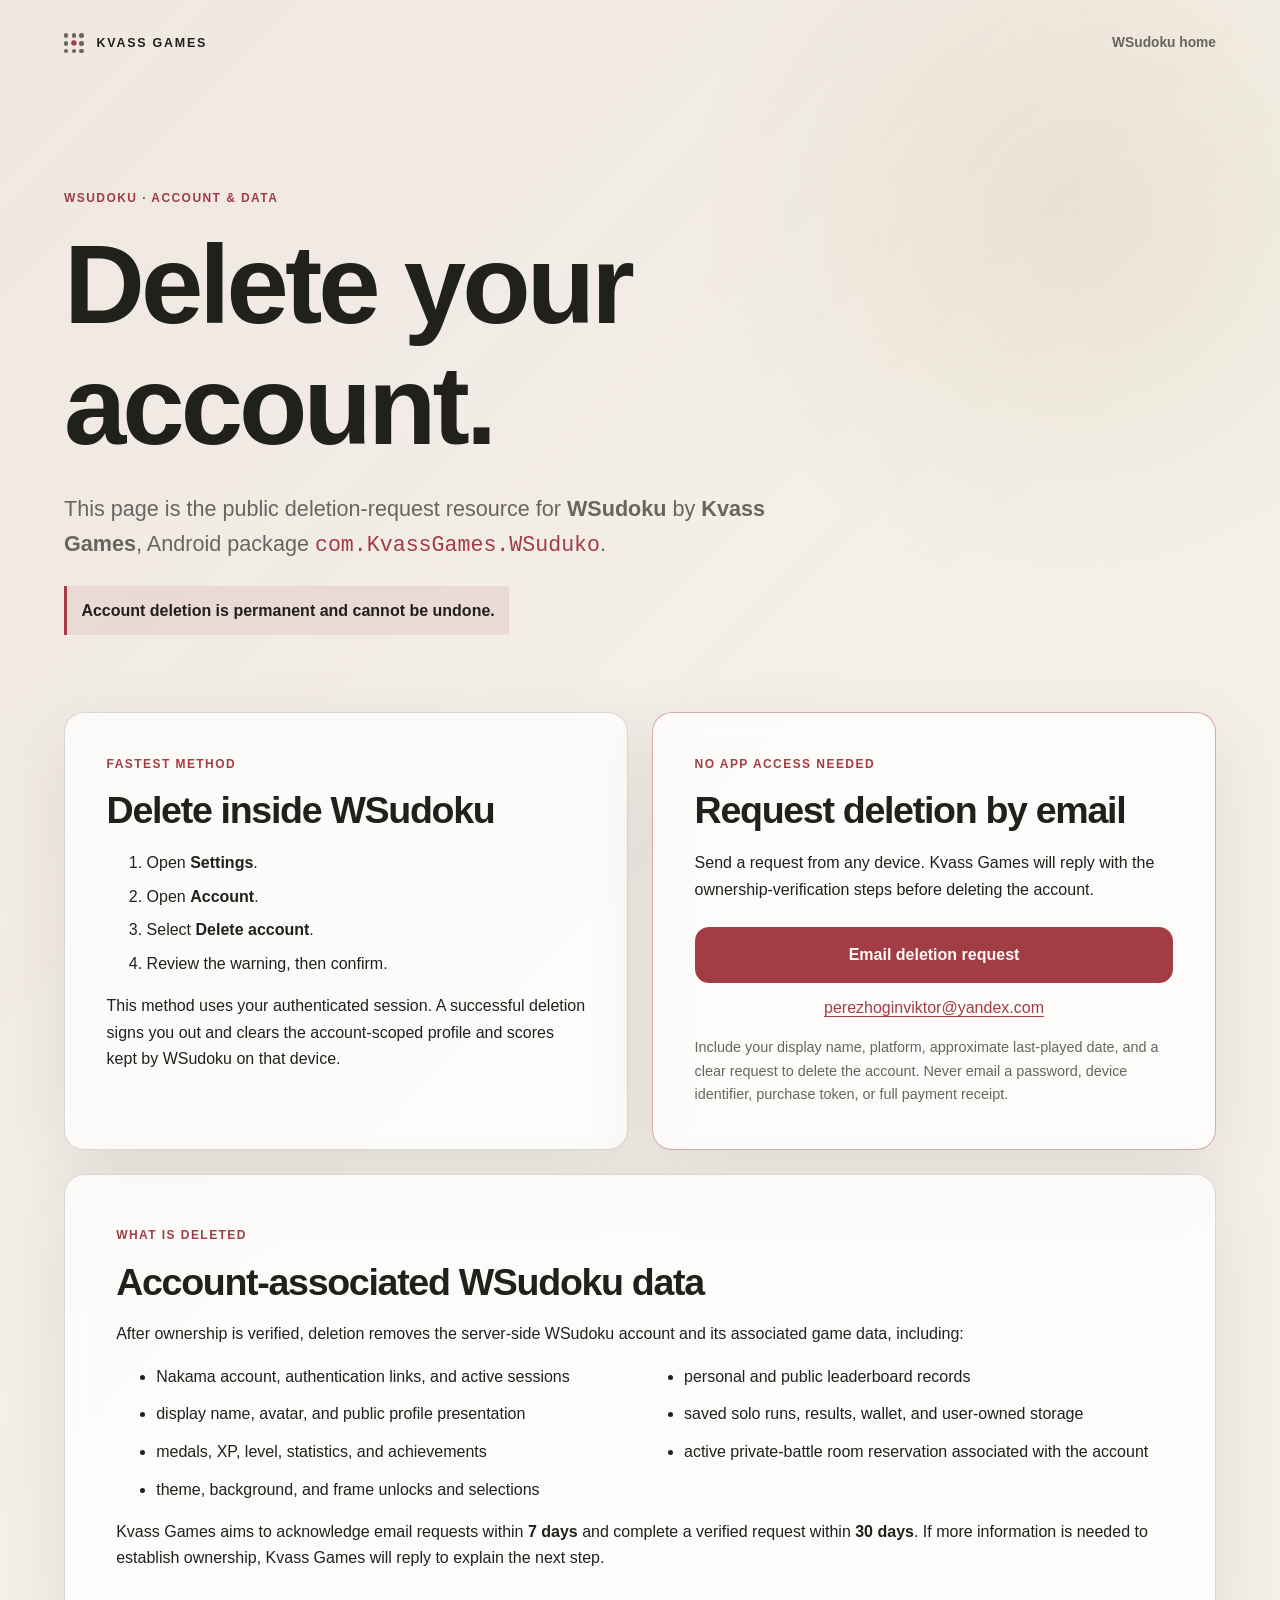
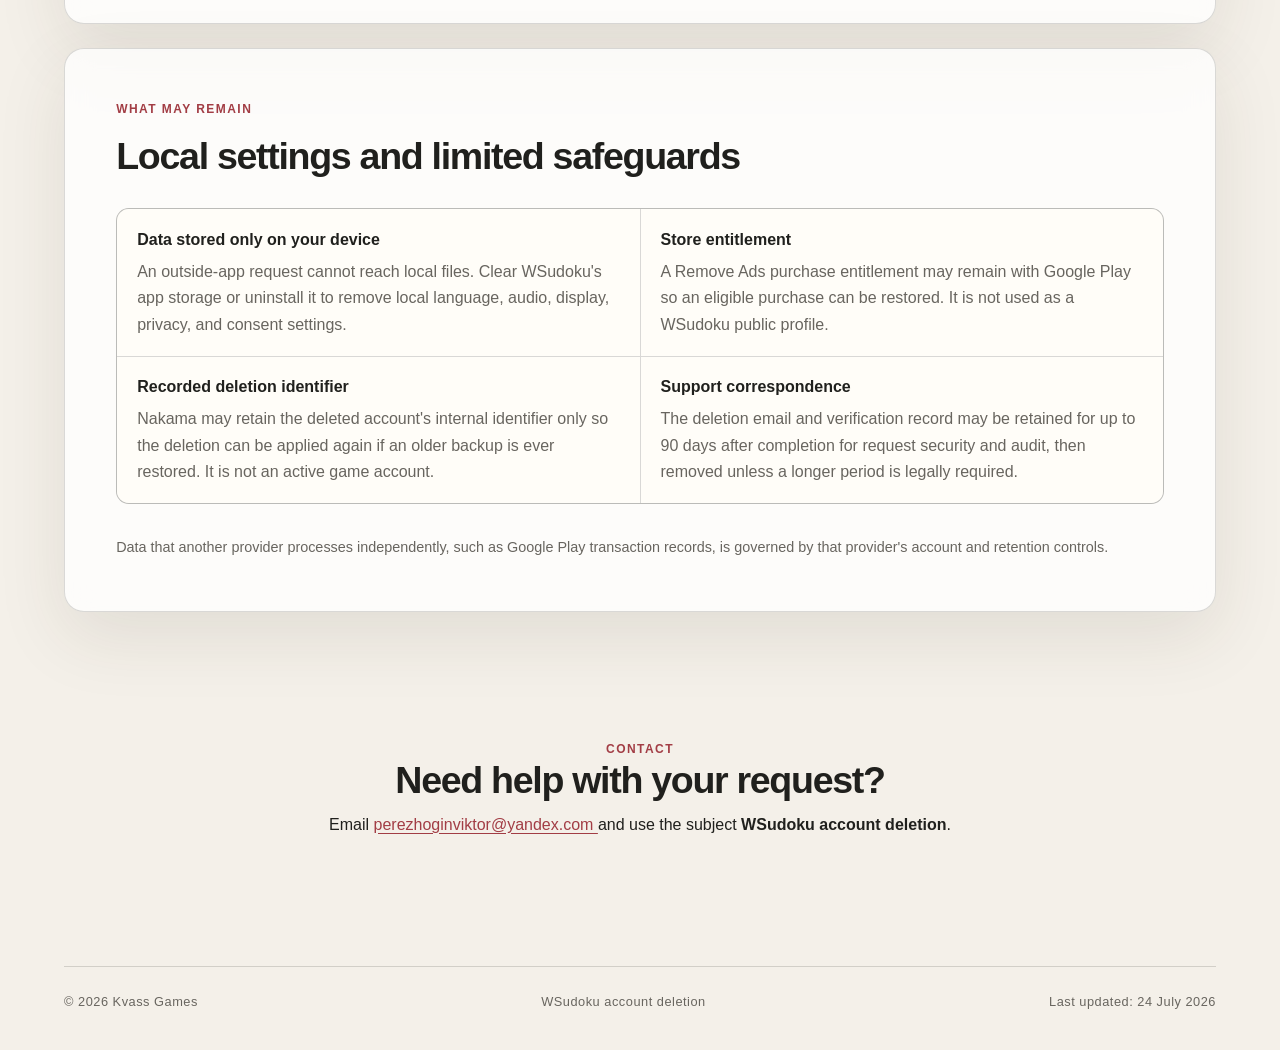
==== delete-account/index.html @ 5171d47d "Publish account deletion page" ====
<!doctype html>
<html lang="en">
  <head>
    <meta charset="utf-8">
    <meta name="viewport" content="width=device-width, initial-scale=1">
    <meta name="theme-color" content="#141112">
    <meta
      name="description"
      content="Request permanent deletion of a WSudoku account and its associated game data."
    >
    <meta name="robots" content="index,follow">
    <title>Delete your WSudoku account · Kvass Games</title>
    <link rel="icon" href="../favicon.svg" type="image/svg+xml">
    <link rel="stylesheet" href="styles.css">
  </head>
  <body>
    <a class="skip-link" href="#main">Skip to deletion instructions</a>

    <header class="site-header">
      <a class="brand" href="../" aria-label="WSudoku home">
        <span class="brand-mark" aria-hidden="true">
          <i></i><i></i><i></i>
          <i></i><i></i><i></i>
          <i></i><i></i><i></i>
        </span>
        <span>KVASS GAMES</span>
      </a>
      <a class="back-link" href="../">WSudoku home</a>
    </header>

    <main id="main">
      <section class="hero" aria-labelledby="page-title">
        <p class="eyebrow">WSUDOKU · ACCOUNT &amp; DATA</p>
        <h1 id="page-title">Delete your account.</h1>
        <p class="lede">
          This page is the public deletion-request resource for
          <strong>WSudoku</strong> by <strong>Kvass Games</strong>, Android
          package <code>com.KvassGames.WSuduko</code>.
        </p>
        <p class="warning">
          Account deletion is permanent and cannot be undone.
        </p>
      </section>

      <div class="method-grid">
        <section class="card" aria-labelledby="in-app-title">
          <p class="step">FASTEST METHOD</p>
          <h2 id="in-app-title">Delete inside WSudoku</h2>
          <ol>
            <li>Open <strong>Settings</strong>.</li>
            <li>Open <strong>Account</strong>.</li>
            <li>Select <strong>Delete account</strong>.</li>
            <li>Review the warning, then confirm.</li>
          </ol>
          <p>
            This method uses your authenticated session. A successful deletion
            signs you out and clears the account-scoped profile and scores kept
            by WSudoku on that device.
          </p>
        </section>

        <section class="card card-accent" aria-labelledby="email-title">
          <p class="step">NO APP ACCESS NEEDED</p>
          <h2 id="email-title">Request deletion by email</h2>
          <p>
            Send a request from any device. Kvass Games will reply with the
            ownership-verification steps before deleting the account.
          </p>
          <a
            class="email-button"
            href="mailto:perezhoginviktor@yandex.com?subject=WSudoku%20account%20deletion%20request&amp;body=Hello%20Kvass%20Games%2C%0D%0A%0D%0AI%20request%20permanent%20deletion%20of%20my%20WSudoku%20account%20and%20associated%20data.%0D%0A%0D%0ADisplay%20name%3A%20%0D%0APlatform%3A%20Android%20%2F%20Linux%20%2F%20Windows%0D%0AApproximate%20date%20last%20played%3A%20%0D%0A%0D%0AI%20understand%20that%20deletion%20cannot%20be%20undone."
          >
            Email deletion request
          </a>
          <a class="email-address" href="mailto:perezhoginviktor@yandex.com">
            perezhoginviktor@yandex.com
          </a>
          <p class="small">
            Include your display name, platform, approximate last-played date,
            and a clear request to delete the account. Never email a password,
            device identifier, purchase token, or full payment receipt.
          </p>
        </section>
      </div>

      <section class="wide-card" aria-labelledby="deleted-title">
        <p class="step">WHAT IS DELETED</p>
        <h2 id="deleted-title">Account-associated WSudoku data</h2>
        <p>
          After ownership is verified, deletion removes the server-side
          WSudoku account and its associated game data, including:
        </p>
        <ul class="columns">
          <li>Nakama account, authentication links, and active sessions</li>
          <li>display name, avatar, and public profile presentation</li>
          <li>medals, XP, level, statistics, and achievements</li>
          <li>theme, background, and frame unlocks and selections</li>
          <li>personal and public leaderboard records</li>
          <li>saved solo runs, results, wallet, and user-owned storage</li>
          <li>active private-battle room reservation associated with the account</li>
        </ul>
        <p>
          Kvass Games aims to acknowledge email requests within
          <strong>7 days</strong> and complete a verified request within
          <strong>30 days</strong>. If more information is needed to establish
          ownership, Kvass Games will reply to explain the next step.
        </p>
      </section>

      <section class="wide-card" aria-labelledby="retained-title">
        <p class="step">WHAT MAY REMAIN</p>
        <h2 id="retained-title">Local settings and limited safeguards</h2>
        <dl>
          <div>
            <dt>Data stored only on your device</dt>
            <dd>
              An outside-app request cannot reach local files. Clear WSudoku's
              app storage or uninstall it to remove local language, audio,
              display, privacy, and consent settings.
            </dd>
          </div>
          <div>
            <dt>Store entitlement</dt>
            <dd>
              A Remove Ads purchase entitlement may remain with Google Play so
              an eligible purchase can be restored. It is not used as a
              WSudoku public profile.
            </dd>
          </div>
          <div>
            <dt>Recorded deletion identifier</dt>
            <dd>
              Nakama may retain the deleted account's internal identifier only
              so the deletion can be applied again if an older backup is ever
              restored. It is not an active game account.
            </dd>
          </div>
          <div>
            <dt>Support correspondence</dt>
            <dd>
              The deletion email and verification record may be retained for
              up to 90 days after completion for request security and audit,
              then removed unless a longer period is legally required.
            </dd>
          </div>
        </dl>
        <p class="small">
          Data that another provider processes independently, such as Google
          Play transaction records, is governed by that provider's account and
          retention controls.
        </p>
      </section>

      <section class="contact" aria-labelledby="contact-title">
        <p class="step">CONTACT</p>
        <h2 id="contact-title">Need help with your request?</h2>
        <p>
          Email
          <a href="mailto:perezhoginviktor@yandex.com">
            perezhoginviktor@yandex.com
          </a>
          and use the subject <strong>WSudoku account deletion</strong>.
        </p>
      </section>
    </main>

    <footer>
      <span>© 2026 Kvass Games</span>
      <span>WSudoku account deletion</span>
      <span>Last updated: 24 July 2026</span>
    </footer>
  </body>
</html>
---- delete-account/styles.css ----
:root {
  color-scheme: light dark;
  --background: #f4f0e9;
  --surface: rgba(255, 255, 255, 0.76);
  --surface-strong: #fffdf8;
  --text: #20201d;
  --muted: #68655f;
  --line: rgba(32, 32, 29, 0.16);
  --accent: #a23d45;
  --accent-strong: #802d34;
  --accent-soft: rgba(162, 61, 69, 0.1);
  --button-text: #fff8f6;
  --shadow: 0 24px 70px rgba(61, 46, 32, 0.1);
  font-family:
    Inter, "Noto Sans", "Segoe UI", Roboto, Helvetica, Arial, sans-serif;
  font-synthesis: none;
}

* {
  box-sizing: border-box;
}

html {
  background: var(--background);
  scroll-behavior: smooth;
}

body {
  min-height: 100vh;
  margin: 0;
  color: var(--text);
  background:
    radial-gradient(circle at 84% 8%, rgba(164, 138, 60, 0.12), transparent 24rem),
    linear-gradient(135deg, rgba(162, 61, 69, 0.05), transparent 40%),
    var(--background);
  line-height: 1.65;
  text-rendering: optimizeLegibility;
  -webkit-font-smoothing: antialiased;
}

a {
  color: var(--accent);
  text-underline-offset: 0.2em;
}

a:hover {
  text-decoration-thickness: 0.14em;
}

a:focus-visible {
  border-radius: 0.25rem;
  outline: 3px solid var(--accent);
  outline-offset: 4px;
}

.skip-link {
  position: fixed;
  z-index: 10;
  top: 0.75rem;
  left: 0.75rem;
  padding: 0.65rem 0.9rem;
  transform: translateY(-180%);
  border-radius: 0.6rem;
  background: var(--text);
  color: var(--background);
  font-weight: 700;
  transition: transform 160ms ease;
}

.skip-link:focus {
  transform: translateY(0);
}

.site-header,
main,
footer {
  width: min(72rem, calc(100% - 3rem));
  margin-inline: auto;
}

.site-header {
  display: flex;
  align-items: center;
  justify-content: space-between;
  gap: 1rem;
  padding-block: 2rem;
}

.brand {
  display: inline-flex;
  align-items: center;
  gap: 0.8rem;
  color: var(--text);
  font-size: 0.78rem;
  font-weight: 750;
  letter-spacing: 0.14em;
  text-decoration: none;
}

.brand-mark {
  display: grid;
  grid-template-columns: repeat(3, 0.28rem);
  gap: 0.2rem;
}

.brand-mark i {
  width: 0.28rem;
  aspect-ratio: 1;
  border-radius: 50%;
  background: var(--muted);
}

.brand-mark i:nth-child(5) {
  background: var(--accent);
  transform: scale(1.35);
}

.back-link {
  color: var(--muted);
  font-size: 0.86rem;
  font-weight: 650;
  text-decoration: none;
}

.hero {
  max-width: 55rem;
  padding: clamp(3rem, 8vw, 7rem) 0 clamp(2.5rem, 6vw, 5rem);
}

.eyebrow,
.step {
  margin: 0 0 1rem;
  color: var(--accent);
  font-size: 0.75rem;
  font-weight: 800;
  letter-spacing: 0.12em;
}

h1,
h2 {
  margin-top: 0;
  line-height: 1.08;
  letter-spacing: -0.035em;
}

h1 {
  max-width: 13ch;
  margin-bottom: 1.5rem;
  font-size: clamp(3.2rem, 9vw, 7rem);
  font-weight: 650;
}

h2 {
  margin-bottom: 1.2rem;
  font-size: clamp(1.65rem, 4vw, 2.35rem);
  font-weight: 650;
}

.lede {
  max-width: 49rem;
  margin-bottom: 1.4rem;
  color: var(--muted);
  font-size: clamp(1.08rem, 2.5vw, 1.35rem);
}

code {
  overflow-wrap: anywhere;
  color: var(--accent);
}

.warning {
  display: inline-block;
  margin: 0;
  padding: 0.7rem 0.9rem;
  border-left: 3px solid var(--accent);
  background: var(--accent-soft);
  font-weight: 650;
}

.method-grid {
  display: grid;
  grid-template-columns: repeat(2, minmax(0, 1fr));
  gap: 1.5rem;
}

.card,
.wide-card {
  border: 1px solid var(--line);
  border-radius: 1.25rem;
  background: var(--surface);
  box-shadow: var(--shadow);
  backdrop-filter: blur(14px);
}

.card {
  padding: clamp(1.5rem, 4vw, 2.6rem);
}

.card-accent {
  border-color: color-mix(in srgb, var(--accent) 42%, transparent);
}

.wide-card {
  margin-top: 1.5rem;
  padding: clamp(1.5rem, 5vw, 3.2rem);
}

.card > :last-child,
.wide-card > :last-child {
  margin-bottom: 0;
}

li + li {
  margin-top: 0.45rem;
}

.email-button {
  display: flex;
  min-height: 3.5rem;
  align-items: center;
  justify-content: center;
  margin: 1.5rem 0 0.75rem;
  padding: 0.85rem 1rem;
  border: 1px solid var(--accent);
  border-radius: 0.85rem;
  background: var(--accent);
  color: var(--button-text);
  font-weight: 750;
  text-align: center;
  text-decoration: none;
  transition:
    transform 180ms ease,
    background-color 180ms ease;
}

.email-button:hover,
.email-button:focus-visible {
  transform: translateY(-2px);
  background: var(--accent-strong);
}

.email-address {
  display: block;
  overflow-wrap: anywhere;
  text-align: center;
}

.small {
  color: var(--muted);
  font-size: 0.9rem;
}

.columns {
  columns: 2 20rem;
  column-gap: 3rem;
}

.columns li {
  break-inside: avoid;
  margin-bottom: 0.7rem;
}

dl {
  display: grid;
  grid-template-columns: repeat(2, minmax(0, 1fr));
  gap: 1px;
  overflow: hidden;
  margin: 2rem 0;
  border: 1px solid var(--line);
  border-radius: 0.8rem;
  background: var(--line);
}

dl div {
  padding: 1.1rem 1.25rem;
  background: var(--surface-strong);
}

dt {
  font-weight: 700;
}

dd {
  margin: 0.35rem 0 0;
  color: var(--muted);
}

.contact {
  padding: clamp(4rem, 10vw, 8rem) 0;
  text-align: center;
}

.contact h2 {
  margin-bottom: 0.7rem;
}

.contact p {
  margin: 0;
}

footer {
  display: flex;
  justify-content: space-between;
  gap: 1rem;
  padding: 1.5rem 0 2.5rem;
  border-top: 1px solid var(--line);
  color: var(--muted);
  font-size: 0.8rem;
  letter-spacing: 0.04em;
}

@media (max-width: 47rem) {
  .site-header,
  main,
  footer {
    width: min(100% - 1.5rem, 40rem);
  }

  .site-header {
    padding-block: 1.25rem;
  }

  .hero {
    padding-top: 3.5rem;
  }

  .method-grid,
  dl {
    grid-template-columns: 1fr;
  }

  .card,
  .wide-card {
    border-radius: 0.9rem;
  }

  footer {
    flex-direction: column;
  }
}

@media (prefers-reduced-motion: reduce) {
  html {
    scroll-behavior: auto;
  }

  *,
  *::before,
  *::after {
    scroll-behavior: auto !important;
    transition-duration: 0.01ms !important;
  }
}

@media (prefers-color-scheme: dark) {
  :root {
    --background: #141112;
    --surface: rgba(32, 26, 28, 0.82);
    --surface-strong: #201a1c;
    --text: #f7f1ed;
    --muted: #aaa1a0;
    --line: rgba(247, 239, 235, 0.14);
    --accent: #df4d5c;
    --accent-strong: #f0616f;
    --accent-soft: rgba(223, 77, 92, 0.11);
    --button-text: #141112;
    --shadow: 0 24px 70px rgba(0, 0, 0, 0.28);
  }
}
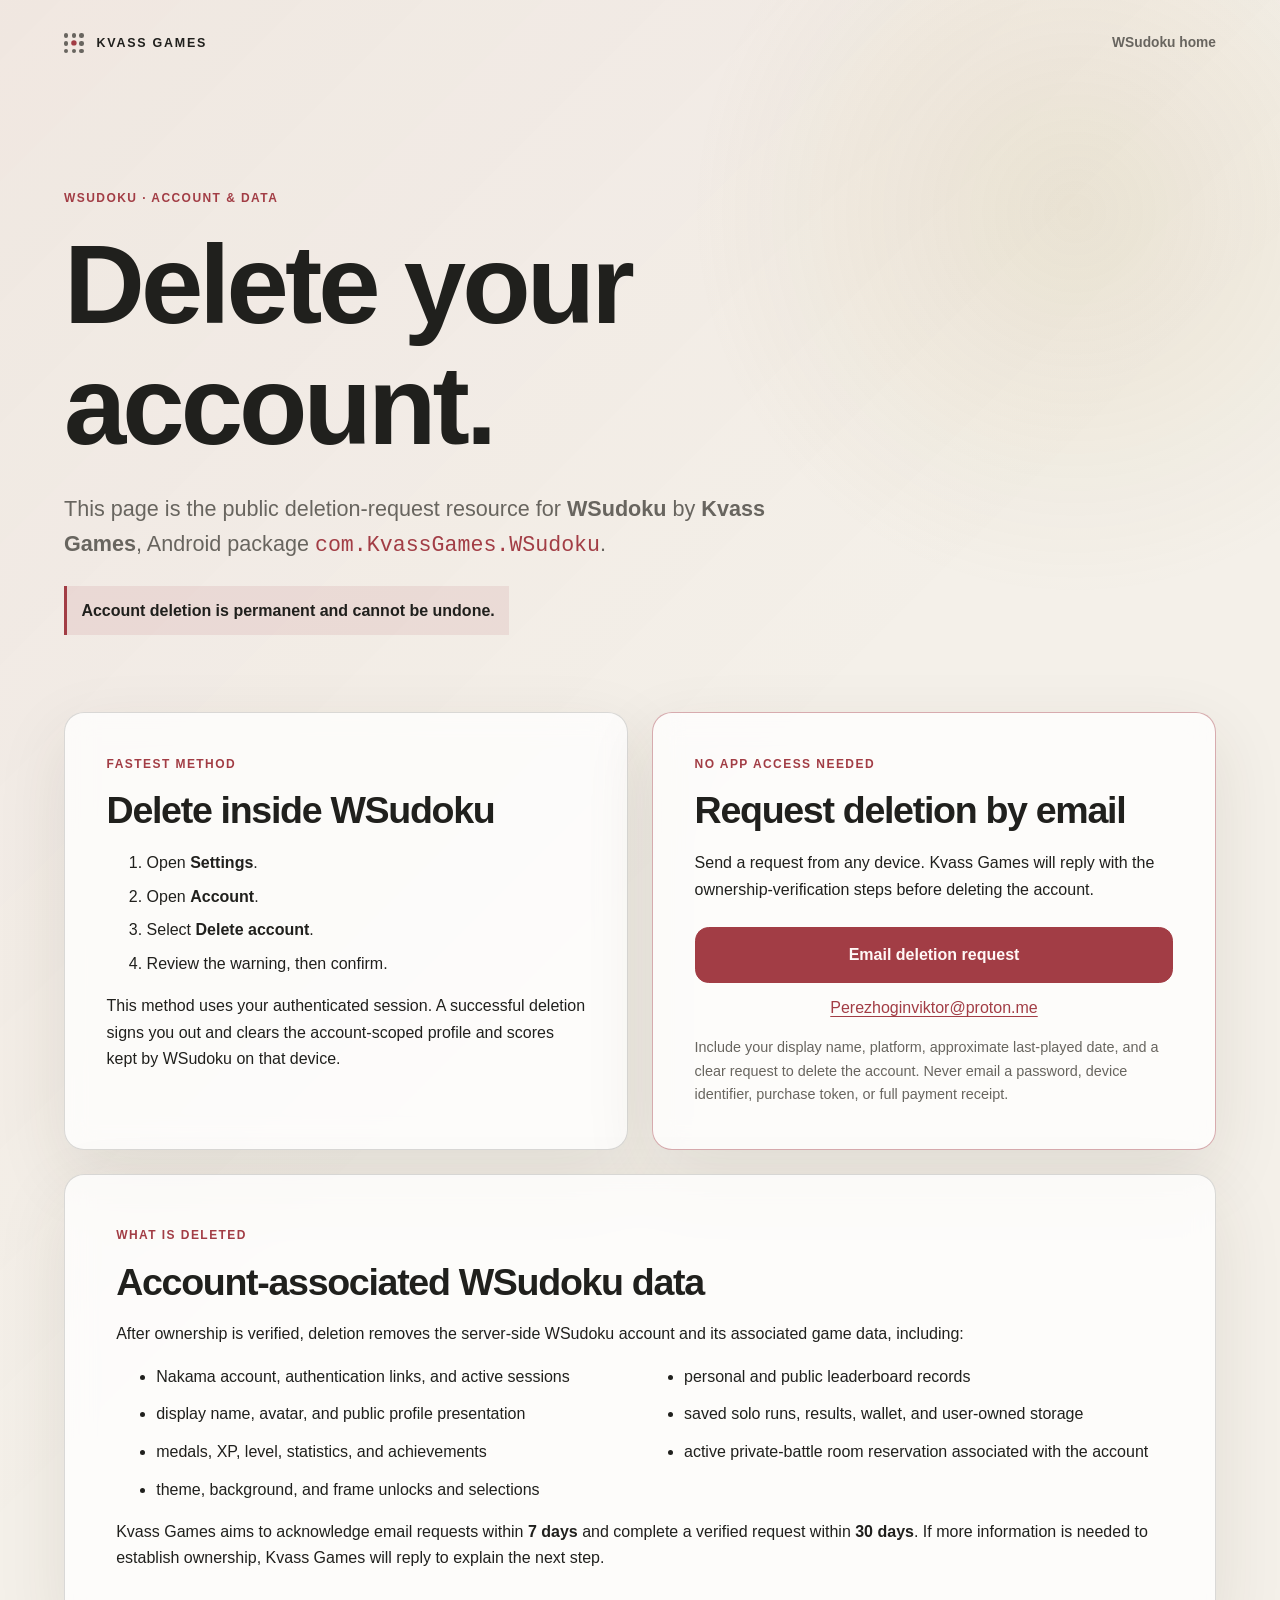
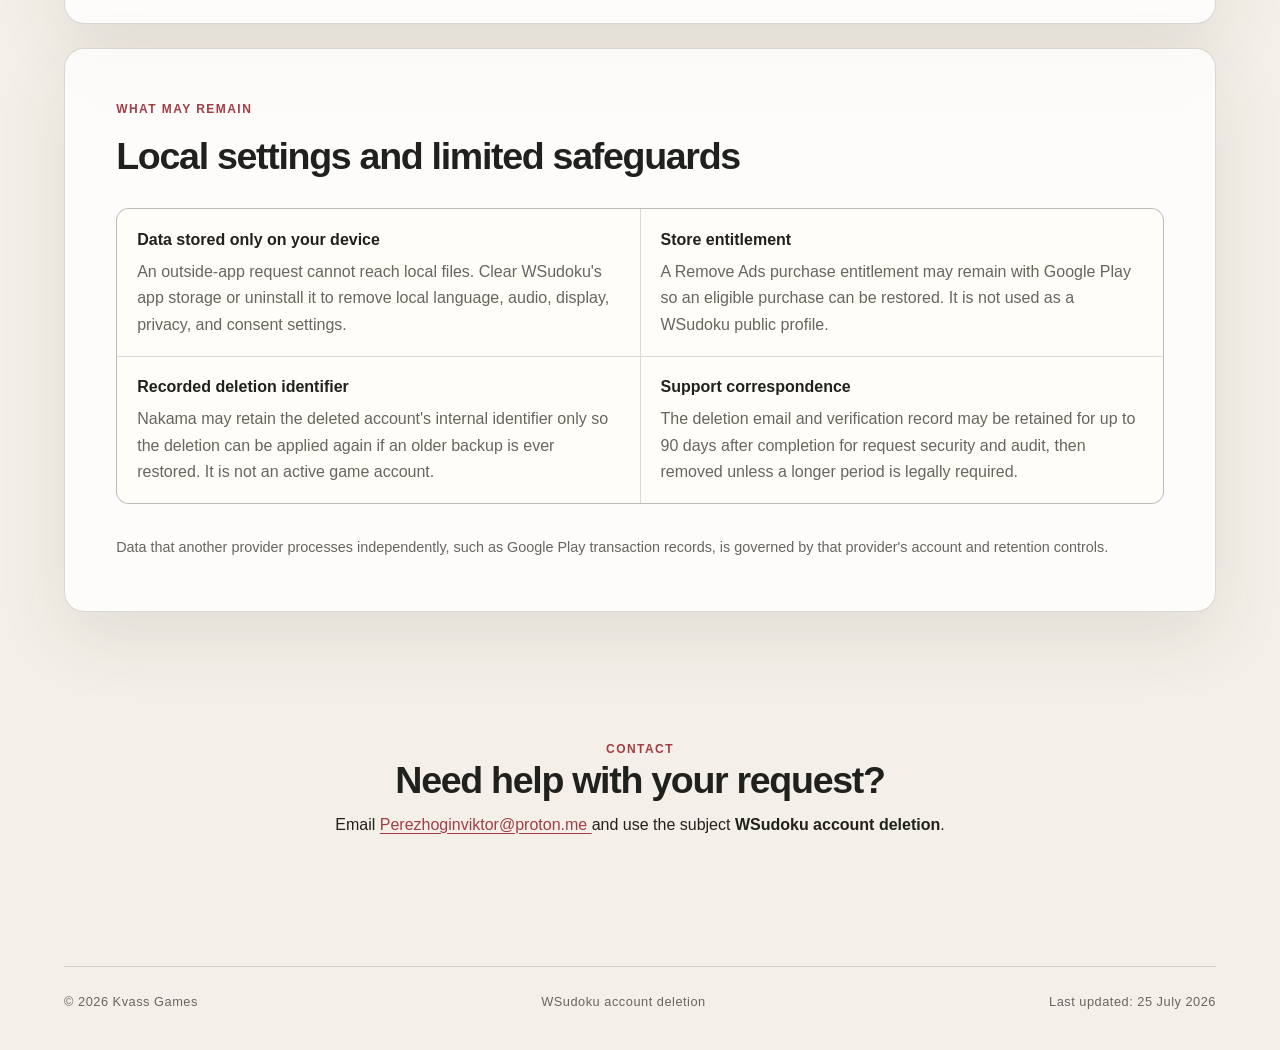
==== commit 094accb8: "Update WSudoku contact email" ====
--- a/delete-account/index.html
+++ b/delete-account/index.html
@@ -35,7 +35,7 @@
         <p class="lede">
           This page is the public deletion-request resource for
           <strong>WSudoku</strong> by <strong>Kvass Games</strong>, Android
-          package <code>com.KvassGames.WSuduko</code>.
+          package <code>com.KvassGames.WSudoku</code>.
         </p>
         <p class="warning">
           Account deletion is permanent and cannot be undone.
@@ -68,12 +68,12 @@
           </p>
           <a
             class="email-button"
-            href="mailto:perezhoginviktor@yandex.com?subject=WSudoku%20account%20deletion%20request&amp;body=Hello%20Kvass%20Games%2C%0D%0A%0D%0AI%20request%20permanent%20deletion%20of%20my%20WSudoku%20account%20and%20associated%20data.%0D%0A%0D%0ADisplay%20name%3A%20%0D%0APlatform%3A%20Android%20%2F%20Linux%20%2F%20Windows%0D%0AApproximate%20date%20last%20played%3A%20%0D%0A%0D%0AI%20understand%20that%20deletion%20cannot%20be%20undone."
+            href="mailto:Perezhoginviktor@proton.me?subject=WSudoku%20account%20deletion%20request&amp;body=Hello%20Kvass%20Games%2C%0D%0A%0D%0AI%20request%20permanent%20deletion%20of%20my%20WSudoku%20account%20and%20associated%20data.%0D%0A%0D%0ADisplay%20name%3A%20%0D%0APlatform%3A%20Android%20%2F%20Linux%20%2F%20Windows%0D%0AApproximate%20date%20last%20played%3A%20%0D%0A%0D%0AI%20understand%20that%20deletion%20cannot%20be%20undone."
           >
             Email deletion request
           </a>
-          <a class="email-address" href="mailto:perezhoginviktor@yandex.com">
-            perezhoginviktor@yandex.com
+          <a class="email-address" href="mailto:Perezhoginviktor@proton.me">
+            Perezhoginviktor@proton.me
           </a>
           <p class="small">
             Include your display name, platform, approximate last-played date,
@@ -156,8 +156,8 @@
         <h2 id="contact-title">Need help with your request?</h2>
         <p>
           Email
-          <a href="mailto:perezhoginviktor@yandex.com">
-            perezhoginviktor@yandex.com
+          <a href="mailto:Perezhoginviktor@proton.me">
+            Perezhoginviktor@proton.me
           </a>
           and use the subject <strong>WSudoku account deletion</strong>.
         </p>
@@ -167,7 +167,7 @@
     <footer>
       <span>© 2026 Kvass Games</span>
       <span>WSudoku account deletion</span>
-      <span>Last updated: 24 July 2026</span>
+      <span>Last updated: 25 July 2026</span>
     </footer>
   </body>
 </html>
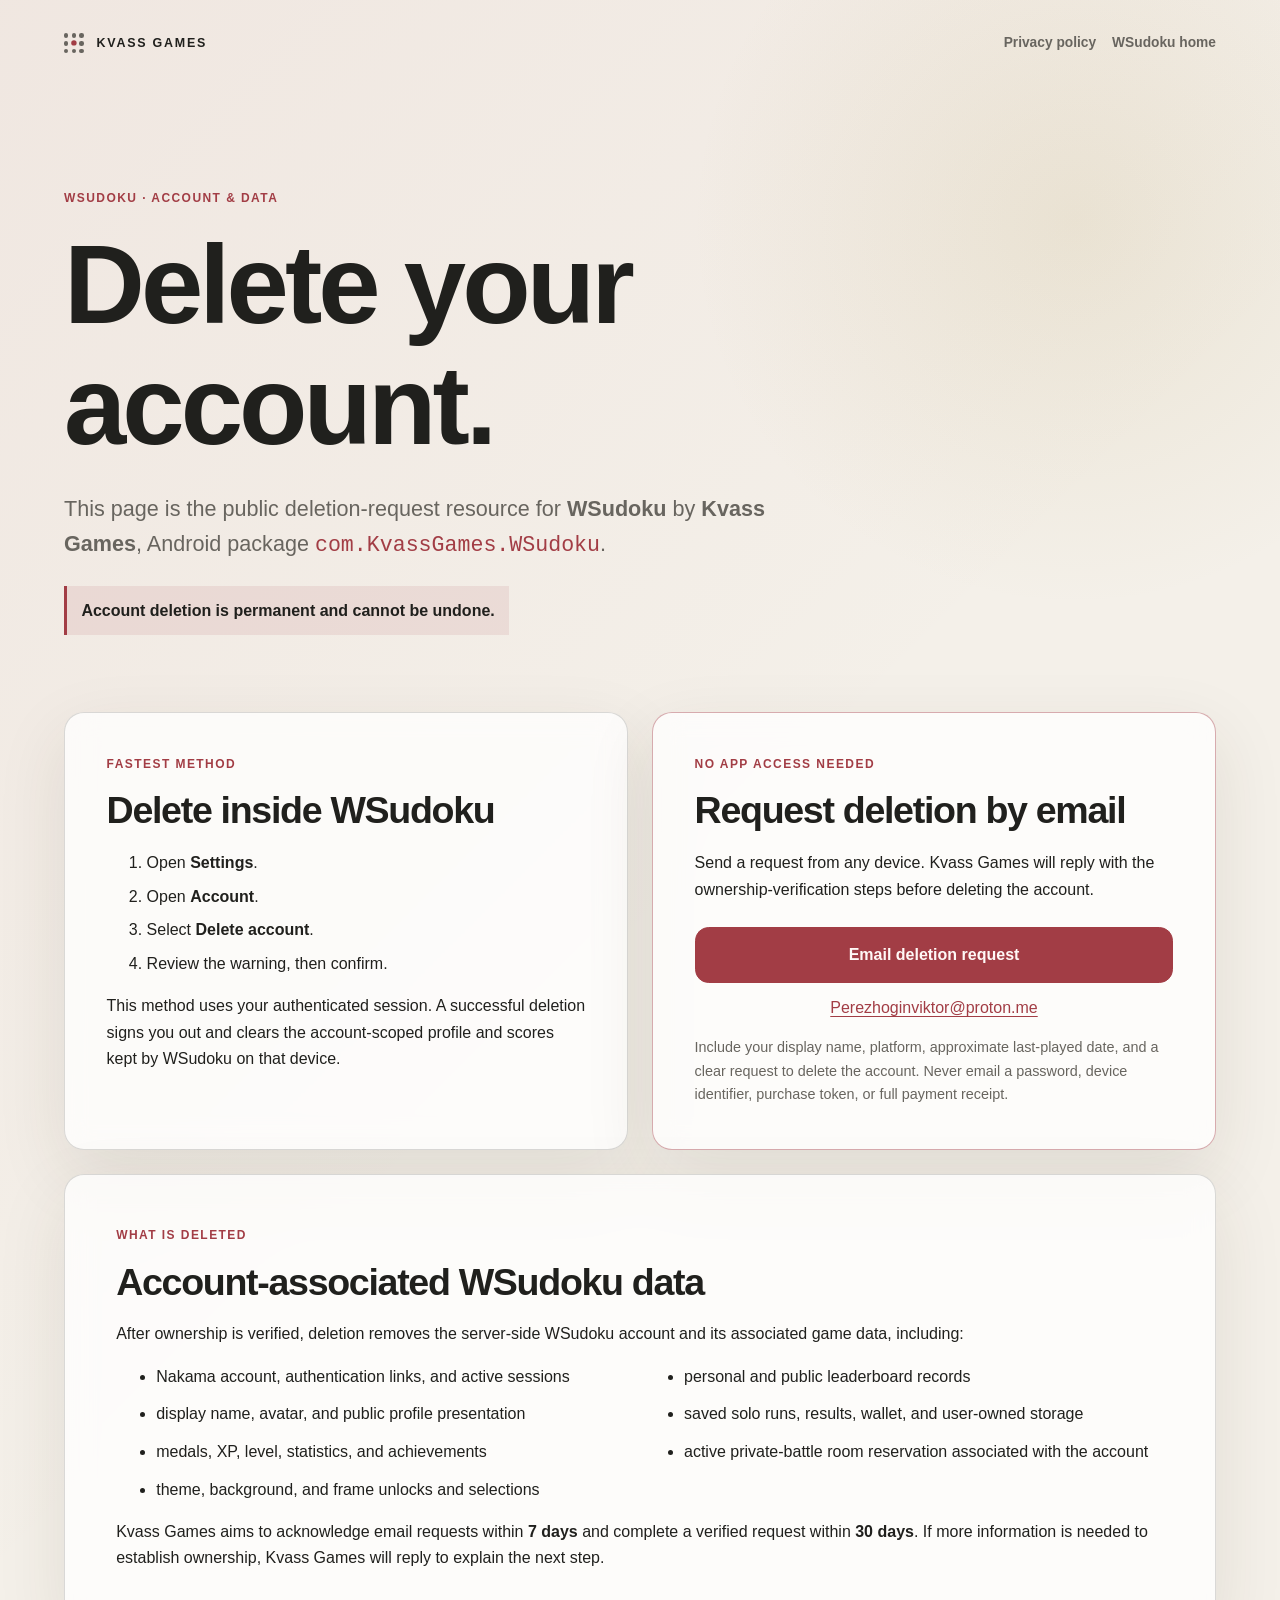
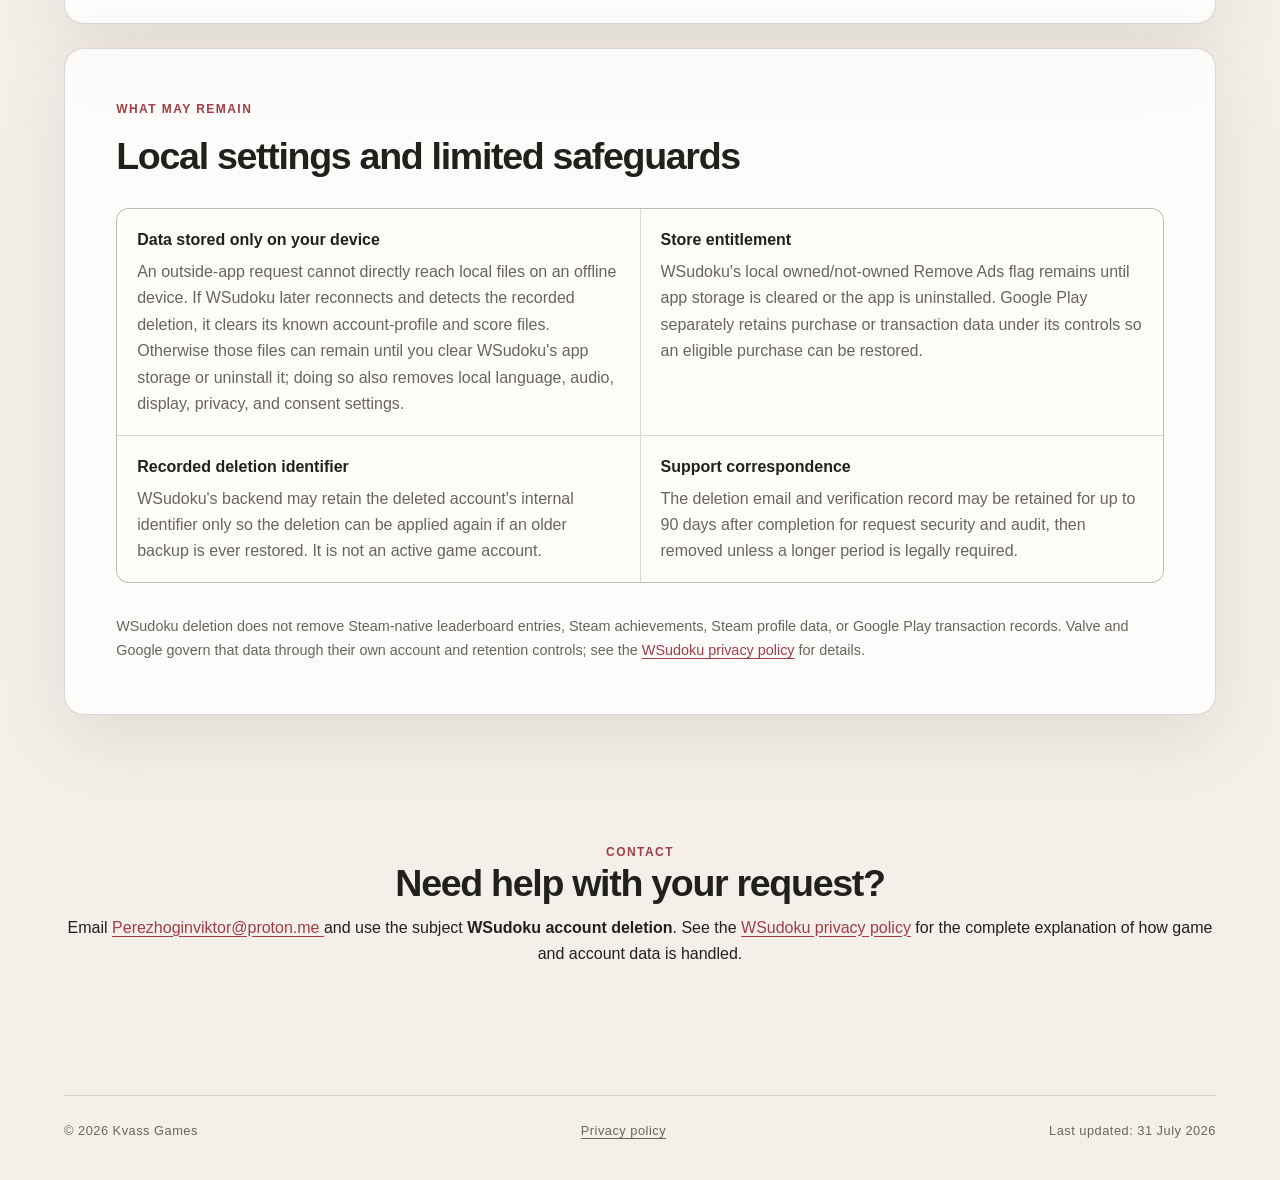
==== commit 70aa709a: "Add privacy policy and Steam glyph" ====
--- a/delete-account/index.html
+++ b/delete-account/index.html
@@ -25,7 +25,10 @@
         </span>
         <span>KVASS GAMES</span>
       </a>
-      <a class="back-link" href="../">WSudoku home</a>
+      <nav class="header-links" aria-label="Related pages">
+        <a class="back-link" href="../privacy/">Privacy policy</a>
+        <a class="back-link" href="../">WSudoku home</a>
+      </nav>
     </header>
 
     <main id="main">
@@ -114,25 +117,29 @@
           <div>
             <dt>Data stored only on your device</dt>
             <dd>
-              An outside-app request cannot reach local files. Clear WSudoku's
-              app storage or uninstall it to remove local language, audio,
-              display, privacy, and consent settings.
+              An outside-app request cannot directly reach local files on an
+              offline device. If WSudoku later reconnects and detects the
+              recorded deletion, it clears its known account-profile and score
+              files. Otherwise those files can remain until you clear WSudoku's
+              app storage or uninstall it; doing so also removes local language,
+              audio, display, privacy, and consent settings.
             </dd>
           </div>
           <div>
             <dt>Store entitlement</dt>
             <dd>
-              A Remove Ads purchase entitlement may remain with Google Play so
-              an eligible purchase can be restored. It is not used as a
-              WSudoku public profile.
+              WSudoku's local owned/not-owned Remove Ads flag remains until app
+              storage is cleared or the app is uninstalled. Google Play
+              separately retains purchase or transaction data under its
+              controls so an eligible purchase can be restored.
             </dd>
           </div>
           <div>
             <dt>Recorded deletion identifier</dt>
             <dd>
-              Nakama may retain the deleted account's internal identifier only
-              so the deletion can be applied again if an older backup is ever
-              restored. It is not an active game account.
+              WSudoku's backend may retain the deleted account's internal
+              identifier only so the deletion can be applied again if an older
+              backup is ever restored. It is not an active game account.
             </dd>
           </div>
           <div>
@@ -145,9 +152,11 @@
           </div>
         </dl>
         <p class="small">
-          Data that another provider processes independently, such as Google
-          Play transaction records, is governed by that provider's account and
-          retention controls.
+          WSudoku deletion does not remove Steam-native leaderboard entries,
+          Steam achievements, Steam profile data, or Google Play transaction
+          records. Valve and Google govern that data through their own account
+          and retention controls; see the
+          <a href="../privacy/">WSudoku privacy policy</a> for details.
         </p>
       </section>
 
@@ -160,14 +169,16 @@
             Perezhoginviktor@proton.me
           </a>
           and use the subject <strong>WSudoku account deletion</strong>.
+          See the <a href="../privacy/">WSudoku privacy policy</a> for the
+          complete explanation of how game and account data is handled.
         </p>
       </section>
     </main>
 
     <footer>
       <span>© 2026 Kvass Games</span>
-      <span>WSudoku account deletion</span>
-      <span>Last updated: 25 July 2026</span>
+      <a href="../privacy/">Privacy policy</a>
+      <span>Last updated: 31 July 2026</span>
     </footer>
   </body>
 </html>
--- a/delete-account/styles.css
+++ b/delete-account/styles.css
@@ -120,6 +120,13 @@
   font-size: 0.86rem;
   font-weight: 650;
   text-decoration: none;
+}
+
+.header-links {
+  display: flex;
+  flex-wrap: wrap;
+  justify-content: flex-end;
+  gap: 1rem;
 }
 
 .hero {
@@ -309,6 +316,10 @@
   letter-spacing: 0.04em;
 }
 
+footer a {
+  color: inherit;
+}
+
 @media (max-width: 47rem) {
   .site-header,
   main,
